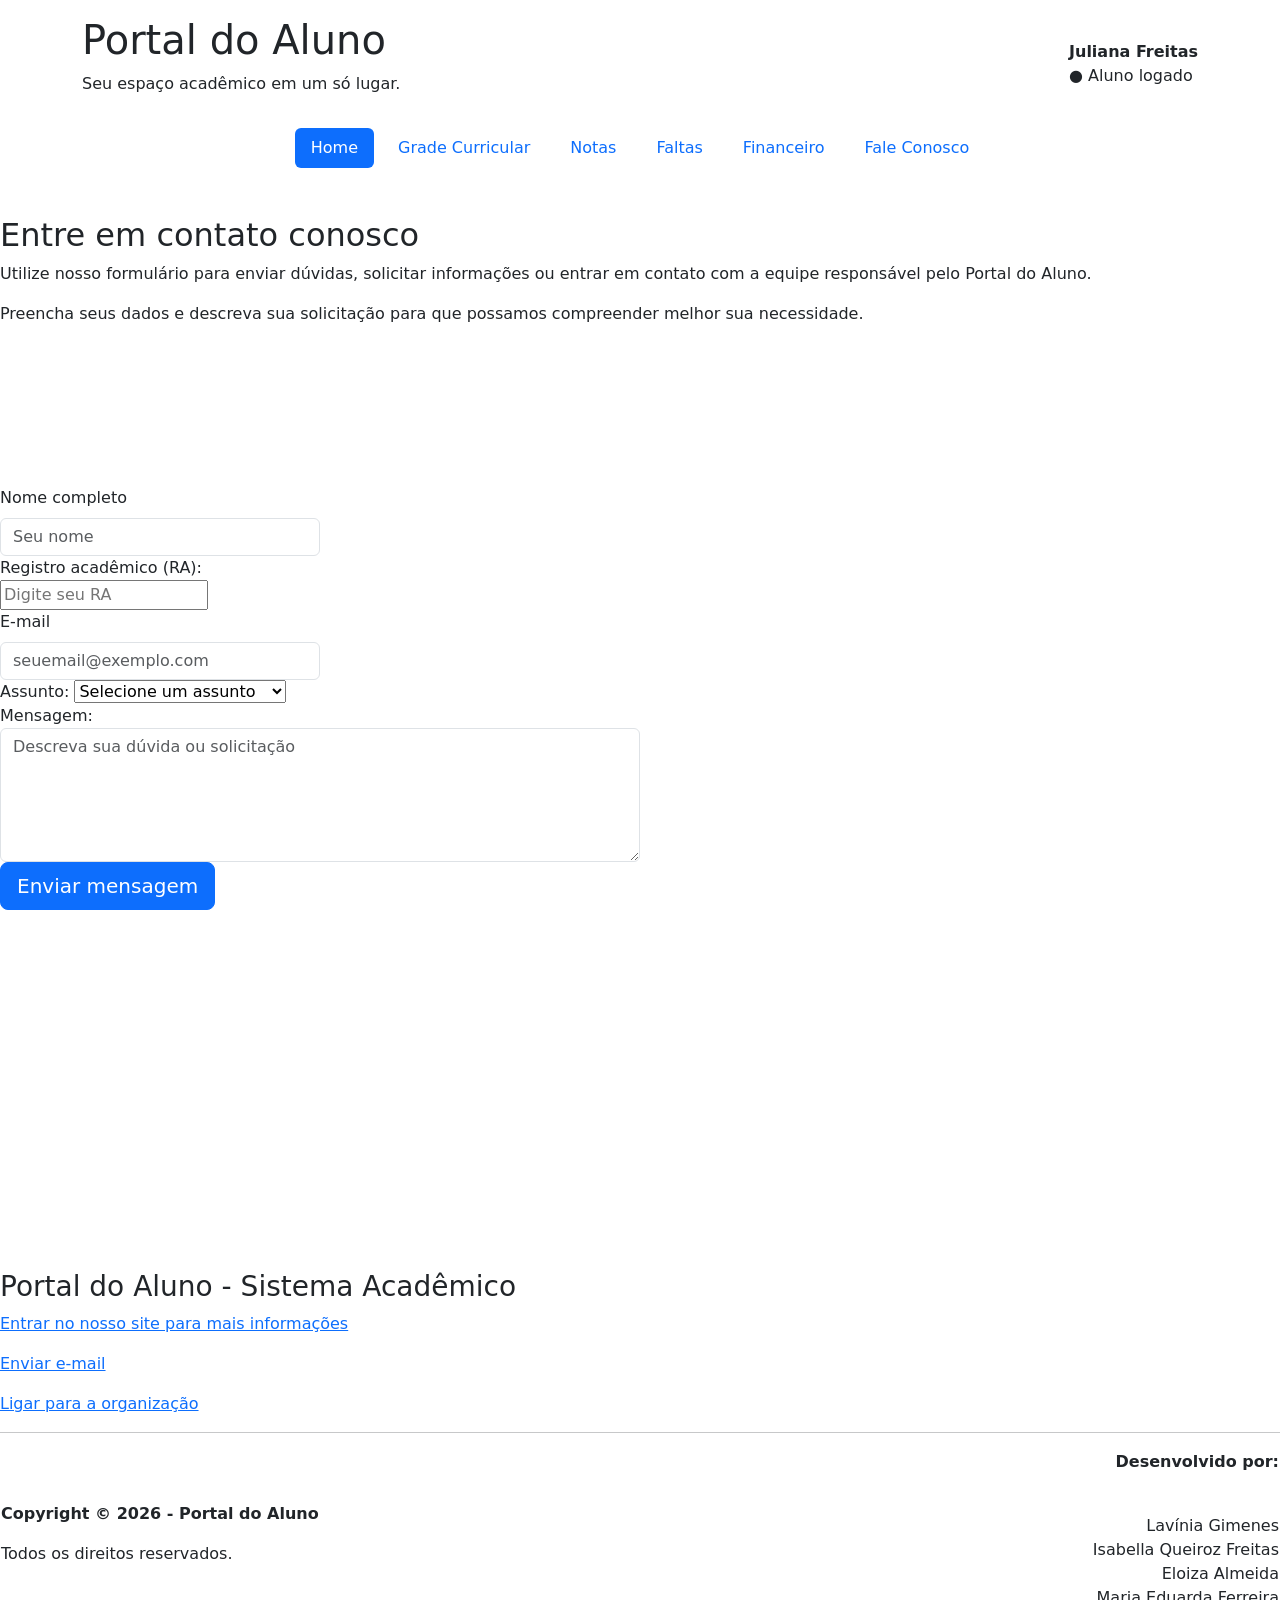
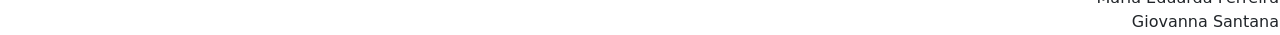
==== fale-conosco.html @ d71e4291 "Atualizar Bootstrap" ====
<!DOCTYPE html>
<html lang="pt-BR">

<head>
    <meta charset="UTF-8">
    <meta name="viewport" content="width=device-width, initial-scale=1.0">
    <title>Fale Conosco - Portal do Aluno</title>
    <link href="https://cdn.jsdelivr.net/npm/bootstrap@5.3.8/dist/css/bootstrap.min.css" rel="stylesheet"
        integrity="sha384-sRIl4kxILFvY47J16cr9ZwB07vP4J8+LH7qKQnuqkuIAvNWLzeN8tE5YBujZqJLB" crossorigin="anonymous">

    <link rel="stylesheet" href="css/style.css">
</head>

<body>


    <header class="cabecalho">
        <div class="container py-3 d-flex justify-content-between align-items-center flex-wrap gap-3">

            <div>
                <h1>Portal do Aluno</h1>
                <p>Seu espaço acadêmico em um só lugar.</p>
            </div>

            <div class="perfil-aluno d-flex align-items-center gap-3">
                <div class="icone-perfil">
                    <i class="bi bi-person-fill"></i>
                </div>

                <div>
                    <strong>Juliana Freitas</strong>
                    <p class="status-aluno mb-0">● Aluno logado</p>
                </div>
            </div>

        </div>
    </header>



    <!-- MENU DE NAVEGAÇÃO -->
    <nav class="menu-principal" class="container py-3" aria-label="Navegação principal">
        <ul class="nav nav-pills justify-content-center flex-wrap gap-2">
            <li class="nav-item">
                <a class="nav-link active" href="index.html" aria-current="page">Home</a>
            </li>

            <li class="nav-item">
                <a class="nav-link" href="grade-curricular.html">Grade Curricular</a>
            </li>

            <li class="nav-item">
                <a class="nav-link" href="notas.html">Notas</a>
            </li>

            <li class="nav-item">
                <a class="nav-link" href="faltas.html">Faltas</a>
            </li>

            <li class="nav-item">
                <a class="nav-link" href="financeiro.html">Financeiro</a>
            </li>

            <li class="nav-item">
                <a class="nav-link" href="fale-conosco.html">Fale Conosco</a>
            </li>
        </ul>
    </nav>

    <br><br>



    <main>

        <section class="informacoes-contato">
            <h2>Entre em contato conosco</h2>

            <p>
                Utilize nosso formulário para enviar dúvidas,
                solicitar informações ou entrar em contato com
                a equipe responsável pelo Portal do Aluno.
            </p>

            <p>
                Preencha seus dados e descreva sua solicitação
                para que possamos compreender melhor sua necessidade.
            </p>
        </section>

        <br><br>
        <br><br>
        <br><br>



        <section class="formulario-contato">


            <form action="#" method="post">

                <div class="col-12 col-md-6">

                    <div class="col-12 col-md-6">
                        <label for="nome" class="form-label">Nome completo</label>
                        <input type="text" class="form-control" id="nome" name="nome" placeholder="Seu nome" required
                            minlength="3">
                    </div>

                    <div class="col-12 col-md-6">
                        <label for="ra">Registro acadêmico (RA):</label>
                        <input type="number" id="ra" name="ra" placeholder="Digite seu RA" required>
                    </div>

                    <div class="col-12 col-md-6">
                        <label for="email" class="form-label">E-mail</label>
                        <input type="email" class="form-control" id="email" name="email"
                            placeholder="seuemail@exemplo.com" required>
                    </div>

                    <div class="col-12 col-md-6">
                        <label for="assunto">Assunto:</label>
                        <select id="assunto" name="assunto" required>
                            <option value="">Selecione um assunto</option>
                            <option value="academico">Dúvida acadêmica</option>
                            <option value="financeiro">Dúvida financeira</option>
                            <option value="notas">Notas e faltas</option>
                            <option value="sistema">Problemas com o portal</option>
                            <option value="outros">Outros assuntos</option>
                        </select>
                    </div>

                    <div class="col-12">
                        <label for="mensagem">Mensagem:</label>
                        <textarea class="form-control" id="mensagem" name="mensagem" rows="5"
                            placeholder="Descreva sua dúvida ou solicitação" minlength="20" required></textarea>
                    </div>

                    <div class="col-12">
                        <button type="submit" class="btn btn-primary btn-lg">Enviar mensagem</button>
                    </div>

                </div>

            </form>
        </section>

    </main>


    <br><br>
    <br><br>
    <br><br>
    <br><br>
    <br><br>
    <br><br>
    <br><br>

    <!-- lINKS -->
    <footer class="contato">
        <br>

        <h3> Portal do Aluno - Sistema Acadêmico</h3>

        <p><a href="https://www.mackenzie.br/" target="_blank">Entrar no nosso site para mais informações</a></p>
        <p><a href="mailto:cps@mackenzie.br">Enviar e-mail</a></p>
        <p><a href="tel:+55113555-2181">Ligar para a organização</a></p>


        <hr>


        <table width="100%">
            <tr>
                <td>
                    <p><b>Copyright © 2026 - Portal do Aluno</b></p>
                    <p>Todos os direitos reservados.</p>
                </td>

                <td align="right">
                    <p><b>Desenvolvido por:</b></p>
                    <br>
                    Lavínia Gimenes
                    <br>
                    Isabella Queiroz Freitas
                    <br>
                    Eloiza Almeida
                    <br>
                    Maria Eduarda Ferreira
                    <br>
                    Giovanna Santana
                </td>
            </tr>
        </table>

    </footer>

    <script src="https://cdn.jsdelivr.net/npm/bootstrap@5.3.8/dist/js/bootstrap.bundle.min.js"
        integrity="sha384-FKyoEForCGlyvwx9Hj09JcYn3nv7wiPVlz7YYwJrWVcXK/BmnVDxM+D2scQbITxI"
        crossorigin="anonymous"></script>


</body>

</html>
---- css/style.css ----
/* :root{
    --vermelho: #7b0000;
    --secao-cinza: #f5f5f5;
    --preto: #1a1a1a;
    font-family: 'Roboto', 'Arial', 'Times New Roman', serif;
} */
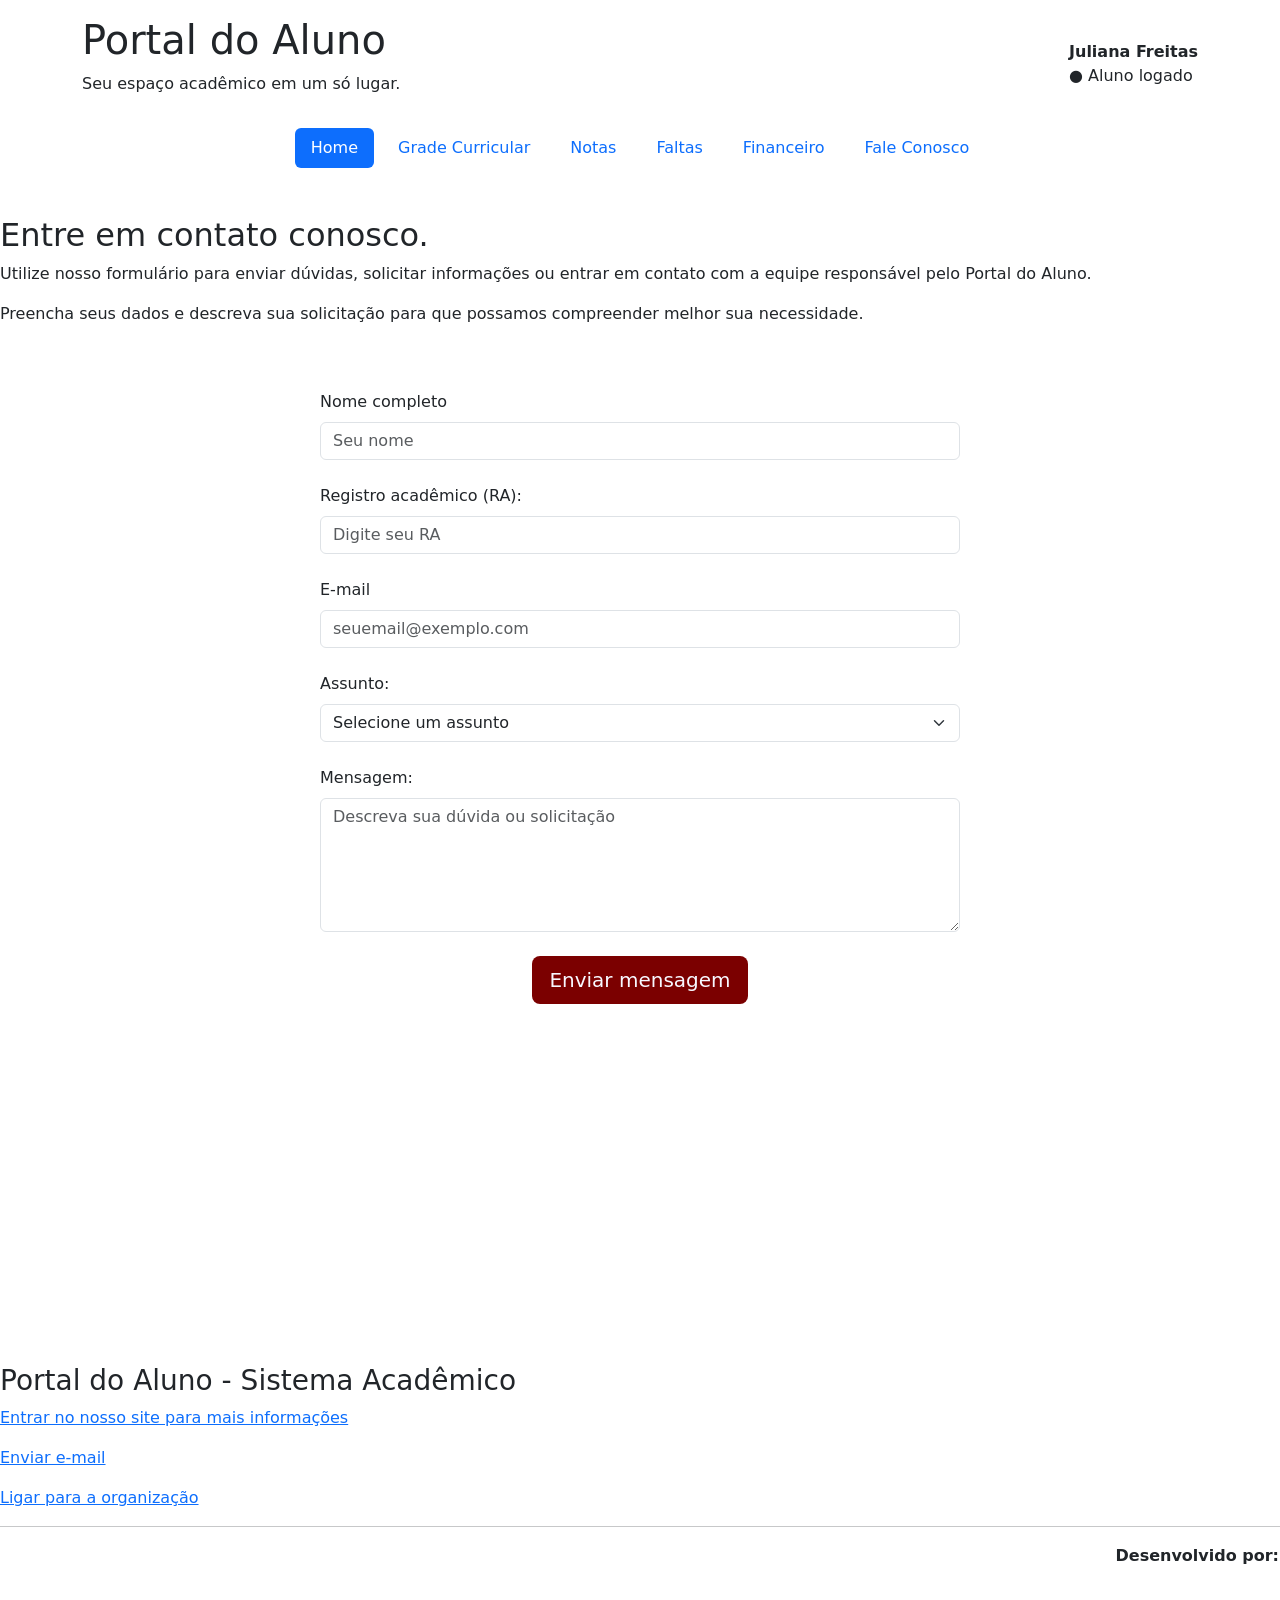
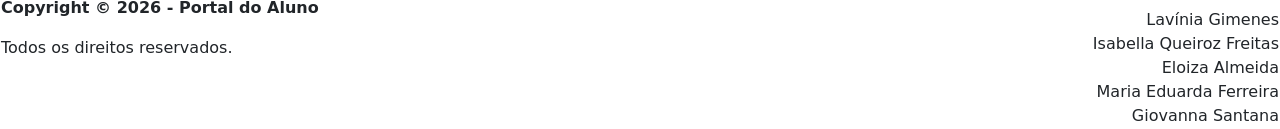
==== commit 337890c6: "botão "enviar mensagem"" ====
--- a/fale-conosco.html
+++ b/fale-conosco.html
@@ -74,7 +74,8 @@
     <main>
 
         <section class="informacoes-contato">
-            <h2>Entre em contato conosco</h2>
+
+            <h2>Entre em contato conosco.</h2>
 
             <p>
                 Utilize nosso formulário para enviar dúvidas,
@@ -89,61 +90,57 @@
         </section>
 
         <br><br>
-        <br><br>
-        <br><br>
-
-
-
-        <section class="formulario-contato">
-
-
-            <form action="#" method="post">
-
-                <div class="col-12 col-md-6">
-
-                    <div class="col-12 col-md-6">
-                        <label for="nome" class="form-label">Nome completo</label>
-                        <input type="text" class="form-control" id="nome" name="nome" placeholder="Seu nome" required
-                            minlength="3">
-                    </div>
-
-                    <div class="col-12 col-md-6">
-                        <label for="ra">Registro acadêmico (RA):</label>
-                        <input type="number" id="ra" name="ra" placeholder="Digite seu RA" required>
-                    </div>
-
-                    <div class="col-12 col-md-6">
-                        <label for="email" class="form-label">E-mail</label>
-                        <input type="email" class="form-control" id="email" name="email"
-                            placeholder="seuemail@exemplo.com" required>
-                    </div>
-
-                    <div class="col-12 col-md-6">
-                        <label for="assunto">Assunto:</label>
-                        <select id="assunto" name="assunto" required>
-                            <option value="">Selecione um assunto</option>
-                            <option value="academico">Dúvida acadêmica</option>
-                            <option value="financeiro">Dúvida financeira</option>
-                            <option value="notas">Notas e faltas</option>
-                            <option value="sistema">Problemas com o portal</option>
-                            <option value="outros">Outros assuntos</option>
-                        </select>
-                    </div>
-
-                    <div class="col-12">
-                        <label for="mensagem">Mensagem:</label>
-                        <textarea class="form-control" id="mensagem" name="mensagem" rows="5"
-                            placeholder="Descreva sua dúvida ou solicitação" minlength="20" required></textarea>
-                    </div>
-
-                    <div class="col-12">
-                        <button type="submit" class="btn btn-primary btn-lg">Enviar mensagem</button>
-                    </div>
-
-                </div>
-
-            </form>
-        </section>
+
+
+
+       <section class="formulario-contato">
+    <form action="#" method="post">
+        
+
+        <div class="col-12 col-md-6 mx-auto">
+
+            <div class="col-12 mb-4">
+                <label for="nome" class="form-label">Nome completo</label>
+                <input type="text" class="form-control" id="nome" name="nome" placeholder="Seu nome" required minlength="3">
+            </div>
+
+            <div class="col-12 mb-4">
+                <label for="ra" class="form-label">Registro acadêmico (RA):</label>
+                <input type="number" class="form-control" id="ra" name="ra" placeholder="Digite seu RA" required>
+            </div>
+
+            <div class="col-12 mb-4">
+                <label for="email" class="form-label">E-mail</label>
+                <input type="email" class="form-control" id="email" name="email" placeholder="seuemail@exemplo.com" required>
+            </div>
+
+            <div class="col-12 mb-4">
+                <label for="assunto" class="form-label">Assunto:</label>
+
+                <select id="assunto" name="assunto" class="form-select" required>
+                    <option value="">Selecione um assunto</option>
+                    <option value="academico">Dúvida acadêmica</option>
+                    <option value="financeiro">Dúvida financeira</option>
+                    <option value="notas">Notas e faltas</option>
+                    <option value="sistema">Problemas com o portal</option>
+                    <option value="outros">Outros assuntos</option>
+                </select>
+            </div>
+
+            <div class="col-12 mb-4">
+                <label for="mensagem" class="form-label">Mensagem:</label>
+                <textarea class="form-control" id="mensagem" name="mensagem" rows="5" placeholder="Descreva sua dúvida ou solicitação" minlength="20" required></textarea>
+            </div>
+
+
+            <div class="col-12 text-center mt-2">
+                <button type="submit" class="btn btn-botao btn-lg">Enviar mensagem</button>
+            </div>
+
+        </div>
+
+    </form>
+</section>
 
     </main>
 
--- a/css/style.css
+++ b/css/style.css
@@ -3,4 +3,9 @@
     --secao-cinza: #f5f5f5;
     --preto: #1a1a1a;
     font-family: 'Roboto', 'Arial', 'Times New Roman', serif;
-} */+} */
+ .btn-botao
+ {
+    background-color:#7b0000; 
+    color:ghostwhite
+ }
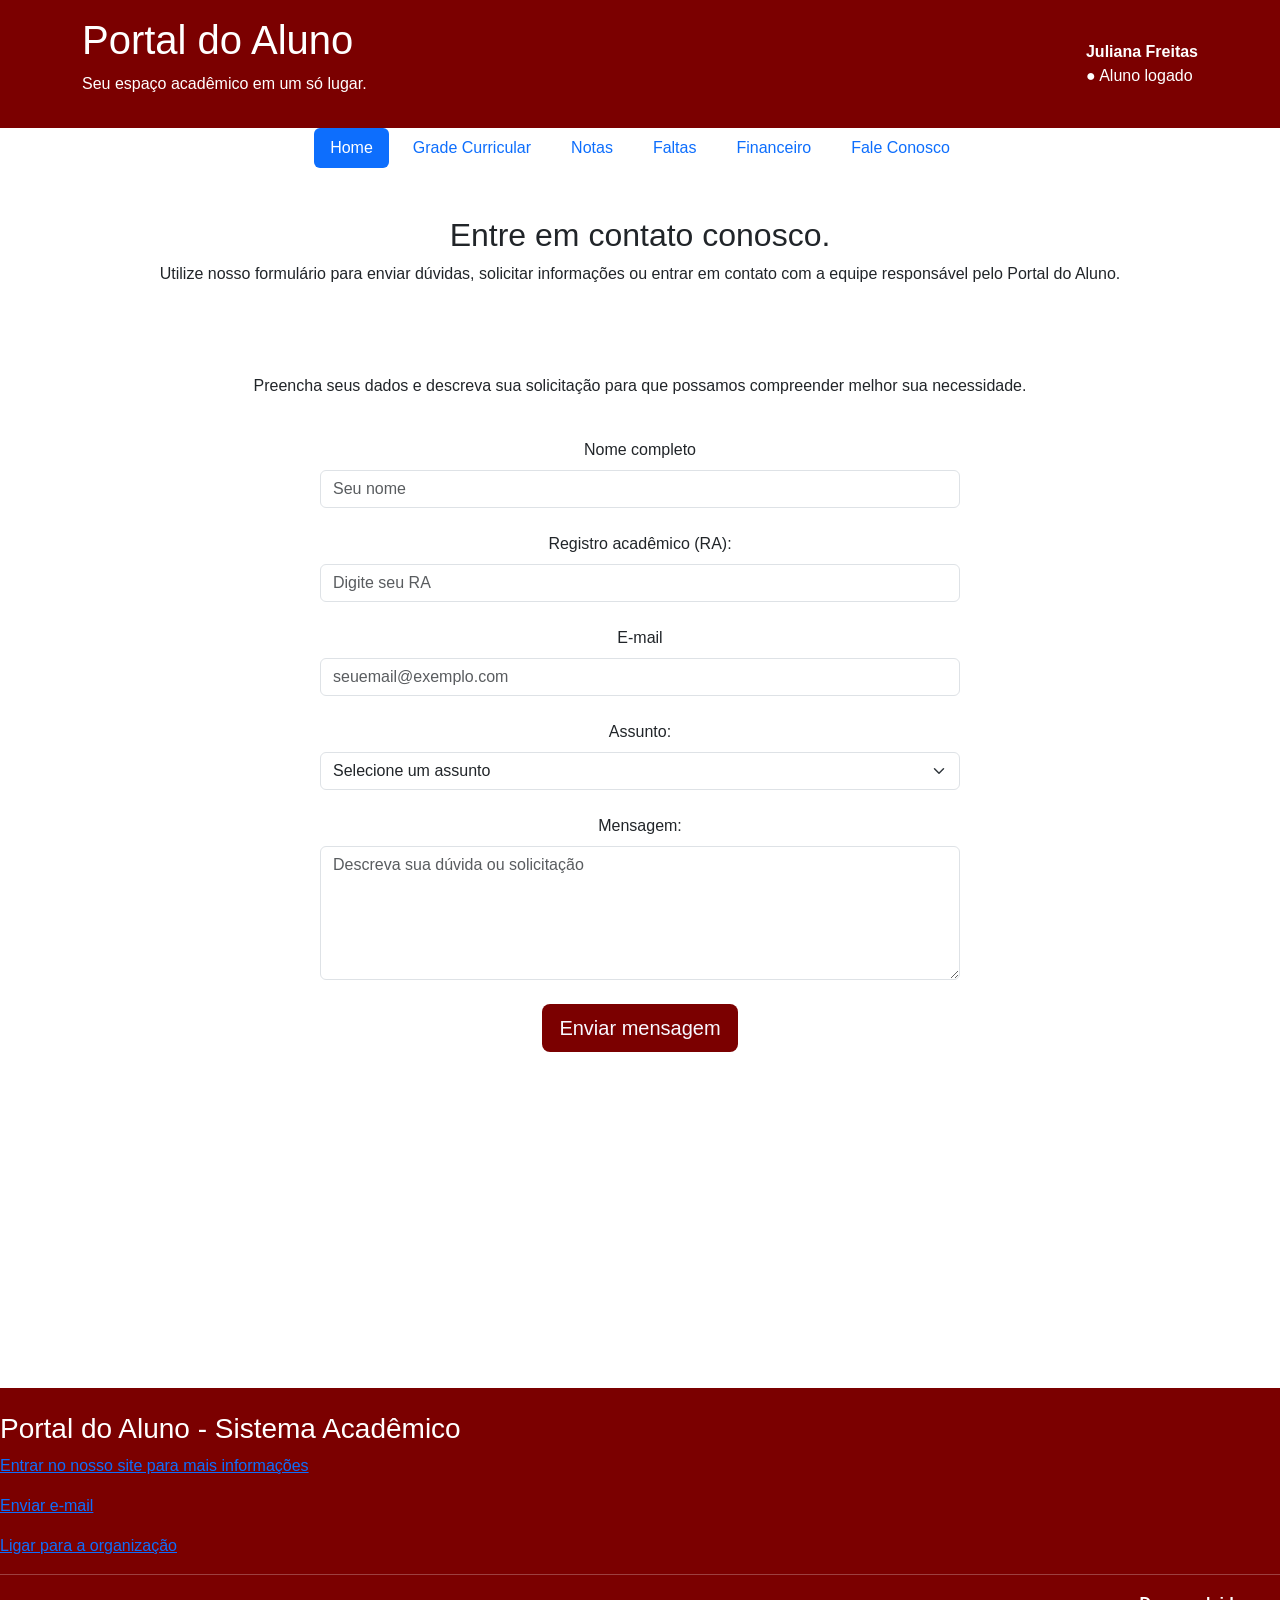
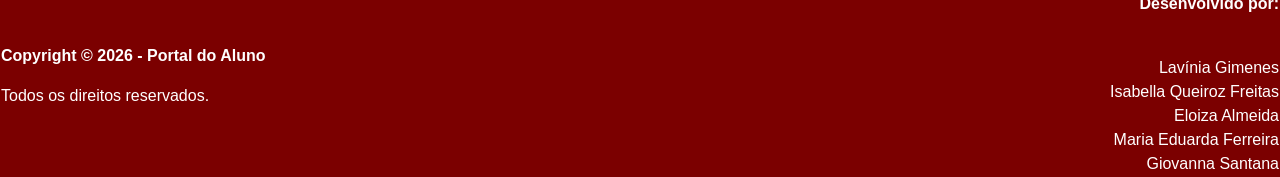
==== commit 3939ff53: "cores de destaque - formulário" ====
--- a/fale-conosco.html
+++ b/fale-conosco.html
@@ -75,28 +75,32 @@
 
         <section class="informacoes-contato">
 
-            <h2>Entre em contato conosco.</h2>
-
+            <h2>   Entre em contato conosco.   </h2>
+    
             <p>
-                Utilize nosso formulário para enviar dúvidas,
+               <h8>Utilize nosso formulário para enviar dúvidas,
+            
                 solicitar informações ou entrar em contato com
-                a equipe responsável pelo Portal do Aluno.
+                
+                a equipe responsável pelo Portal do Aluno.</h8> 
             </p>
 
+           </section>
+
+        <br><br>
+
+
+
+       <section class="formulario-contato">
+    <form action="#" method="post">
+        
+        <section class="descricao-formulario">
+           <br>
             <p>
                 Preencha seus dados e descreva sua solicitação
                 para que possamos compreender melhor sua necessidade.
-            </p>
-        </section>
-
-        <br><br>
-
-
-
-       <section class="formulario-contato">
-    <form action="#" method="post">
-        
-
+            </p>    
+    <br>
         <div class="col-12 col-md-6 mx-auto">
 
             <div class="col-12 mb-4">
--- a/css/style.css
+++ b/css/style.css
@@ -4,8 +4,68 @@
     --preto: #1a1a1a;
     font-family: 'Roboto', 'Arial', 'Times New Roman', serif;
 } */
+
+body{
+    font-family: 'Roboto', 'Arial', 'Times New Roman', serif;
+}
+
+header{
+    background-color: #7b0000;
+    color: #fff;
+    
+}
+
+.nav-underline .nav-link.active{
+    color: #fff;
+    border-bottom-color: #fff;
+}
+
+.foto-perfil {
+  vertical-align: middle;
+  width: 40px;
+  height: 40px;
+  border-radius: 50%;
+}
+
  .btn-botao
  {
     background-color:#7b0000; 
     color:ghostwhite
- }+ }
+
+ footer{
+    background-color: #7b0000;
+    color: #fff;
+ }
+
+ .btn-botao
+ {
+    background-color:#7b0000; 
+    color:ghostwhite
+ }
+
+ .informacoes-contato
+ {
+    text-align: center
+ }
+
+ .descricao-formulario
+ {
+
+    text-align:center
+   
+ }
+
+ .formulario-contato
+ input:focus-visible  { 
+ outline: 3px solid #c00000;
+ outline-offset: 2px;
+ }
+input:not(:placeholder-shown):invalid {
+border-color: #c00000;
+background: #fff5f5;
+}
+
+input:not(:placeholder-shown):valid {
+    border-color: rgb(53, 92, 53);
+}
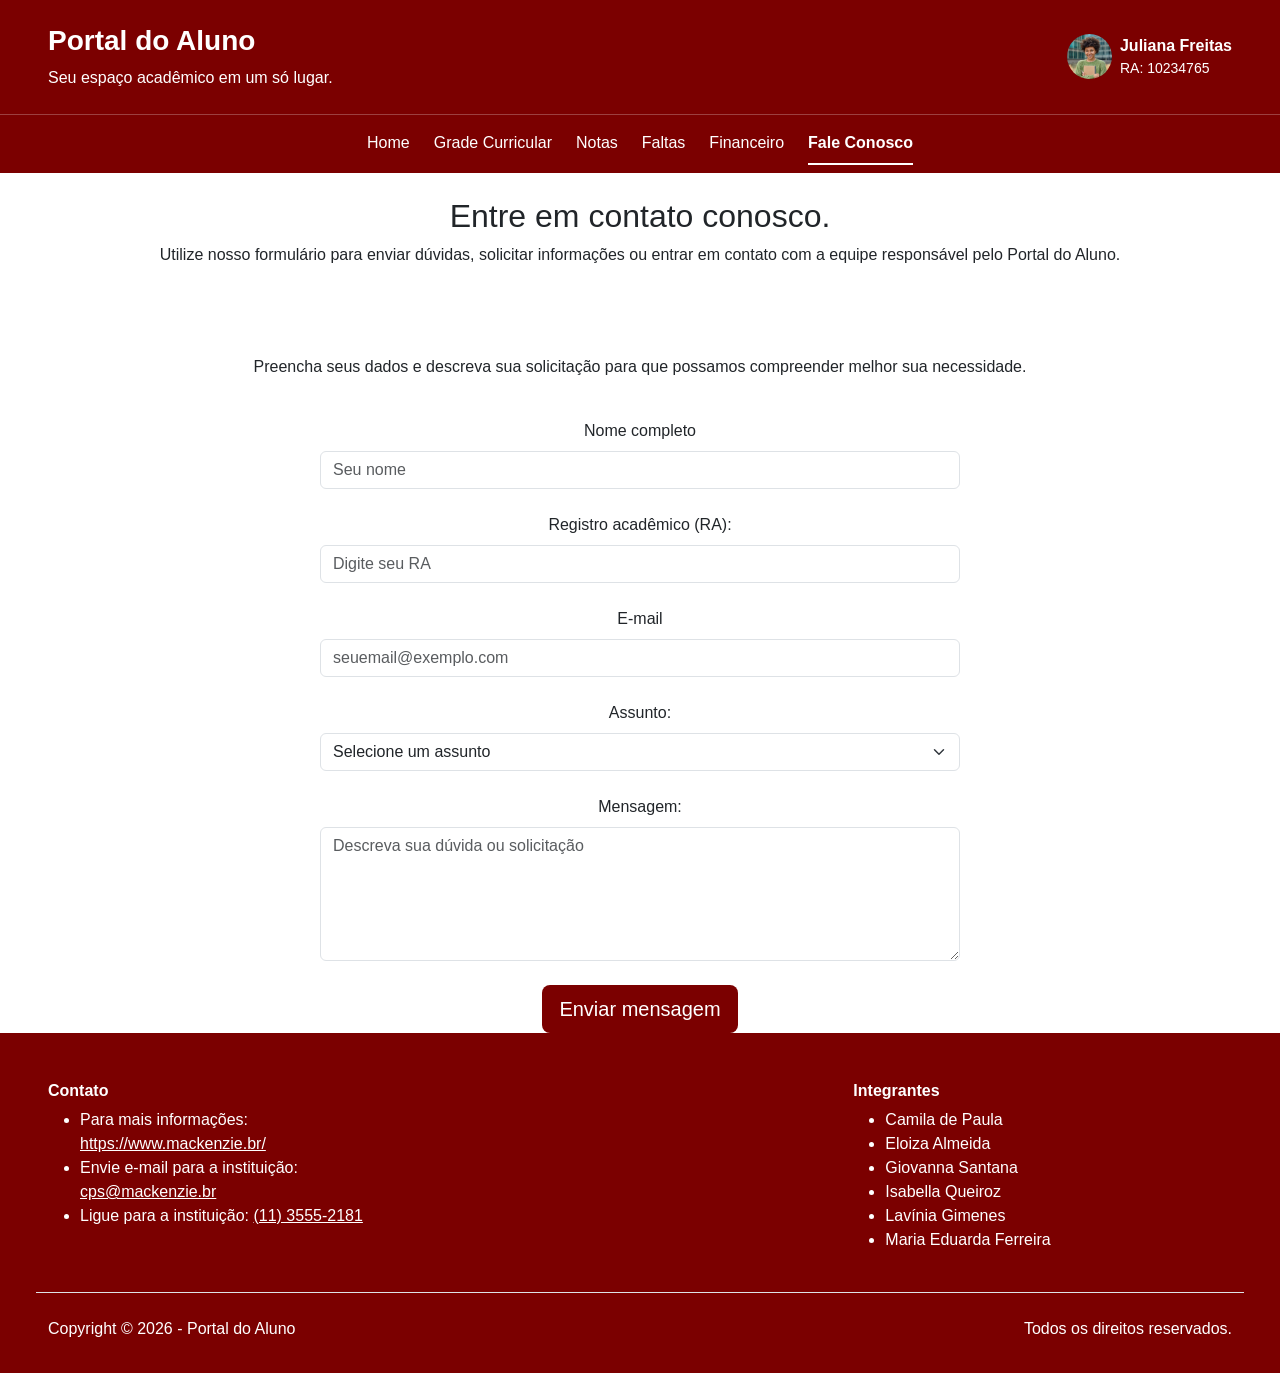
==== commit bb8fddc5: "Header + Footer em todas as páginas" ====
--- a/fale-conosco.html
+++ b/fale-conosco.html
@@ -13,194 +13,179 @@
 
 <body>
 
-
-    <header class="cabecalho">
-        <div class="container py-3 d-flex justify-content-between align-items-center flex-wrap gap-3">
+    <header>
+        <div class="mx-5 py-4 d-flex justify-content-between align-items-center flex-wrap">
 
             <div>
-                <h1>Portal do Aluno</h1>
-                <p>Seu espaço acadêmico em um só lugar.</p>
+                <h1 class="fw-semibold fs-3">Portal do Aluno</h1>
+                <p class="mb-3 mb-sm-0">Seu espaço acadêmico em um só lugar.</p>
             </div>
 
-            <div class="perfil-aluno d-flex align-items-center gap-3">
-                <div class="icone-perfil">
-                    <i class="bi bi-person-fill"></i>
-                </div>
+            <div class="perfil-estudante d-flex flex-wrap align-items-center gap-2">
+                <img src="img/estudante.jpg" alt="Foto de perfil" class="foto-perfil">
 
-                <div>
+                <div class="d-flex flex-wrap flex-column">
                     <strong>Juliana Freitas</strong>
-                    <p class="status-aluno mb-0">● Aluno logado</p>
+                    <small>RA: 10234765</small>
                 </div>
             </div>
+        </div>
 
+        <hr class="m-0">
+
+        <nav class="py-2" aria-label="Navegação principal">
+            <ul class="nav justify-content-center nav-underline flex-wrap gap-4">
+                <li class="nav-item">
+                    <a class="nav-link" href="index.html">Home</a>
+                </li>
+
+                <li class="nav-item">
+                    <a class="nav-link" href="grade-curricular.html">Grade Curricular</a>
+                </li>
+
+                <li class="nav-item">
+                    <a class="nav-link" href="notas.html">Notas</a>
+                </li>
+
+                <li class="nav-item">
+                    <a class="nav-link" href="faltas.html">Faltas</a>
+                </li>
+
+                <li class="nav-item">
+                    <a class="nav-link" href="financeiro.html">Financeiro</a>
+                </li>
+
+                <li class="nav-item">
+                    <a class="nav-link active" href="fale-conosco.html" aria-current="page">Fale Conosco</a>
+                </li>
+            </ul>
+        </nav>
         </div>
     </header>
 
-
-
-    <!-- MENU DE NAVEGAÇÃO -->
-    <nav class="menu-principal" class="container py-3" aria-label="Navegação principal">
-        <ul class="nav nav-pills justify-content-center flex-wrap gap-2">
-            <li class="nav-item">
-                <a class="nav-link active" href="index.html" aria-current="page">Home</a>
-            </li>
-
-            <li class="nav-item">
-                <a class="nav-link" href="grade-curricular.html">Grade Curricular</a>
-            </li>
-
-            <li class="nav-item">
-                <a class="nav-link" href="notas.html">Notas</a>
-            </li>
-
-            <li class="nav-item">
-                <a class="nav-link" href="faltas.html">Faltas</a>
-            </li>
-
-            <li class="nav-item">
-                <a class="nav-link" href="financeiro.html">Financeiro</a>
-            </li>
-
-            <li class="nav-item">
-                <a class="nav-link" href="fale-conosco.html">Fale Conosco</a>
-            </li>
-        </ul>
-    </nav>
-
-    <br><br>
-
-
-
+    <br>
     <main>
 
         <section class="informacoes-contato">
 
-            <h2>   Entre em contato conosco.   </h2>
-    
+            <h2> Entre em contato conosco. </h2>
+
             <p>
-               <h8>Utilize nosso formulário para enviar dúvidas,
-            
-                solicitar informações ou entrar em contato com
-                
-                a equipe responsável pelo Portal do Aluno.</h8> 
+                <h8>Utilize nosso formulário para enviar dúvidas,
+
+                    solicitar informações ou entrar em contato com
+
+                    a equipe responsável pelo Portal do Aluno.</h8>
             </p>
 
-           </section>
+        </section>
 
         <br><br>
 
 
 
-       <section class="formulario-contato">
-    <form action="#" method="post">
-        
-        <section class="descricao-formulario">
-           <br>
-            <p>
-                Preencha seus dados e descreva sua solicitação
-                para que possamos compreender melhor sua necessidade.
-            </p>    
-    <br>
-        <div class="col-12 col-md-6 mx-auto">
+        <section class="formulario-contato">
+            <form action="#" method="post">
 
-            <div class="col-12 mb-4">
-                <label for="nome" class="form-label">Nome completo</label>
-                <input type="text" class="form-control" id="nome" name="nome" placeholder="Seu nome" required minlength="3">
+                <section class="descricao-formulario">
+                    <br>
+                    <p>
+                        Preencha seus dados e descreva sua solicitação
+                        para que possamos compreender melhor sua necessidade.
+                    </p>
+                    <br>
+                    <div class="col-12 col-md-6 mx-auto">
+
+                        <div class="col-12 mb-4">
+                            <label for="nome" class="form-label">Nome completo</label>
+                            <input type="text" class="form-control" id="nome" name="nome" placeholder="Seu nome"
+                                required minlength="3">
+                        </div>
+
+                        <div class="col-12 mb-4">
+                            <label for="ra" class="form-label">Registro acadêmico (RA):</label>
+                            <input type="number" class="form-control" id="ra" name="ra" placeholder="Digite seu RA"
+                                required>
+                        </div>
+
+                        <div class="col-12 mb-4">
+                            <label for="email" class="form-label">E-mail</label>
+                            <input type="email" class="form-control" id="email" name="email"
+                                placeholder="seuemail@exemplo.com" required>
+                        </div>
+
+                        <div class="col-12 mb-4">
+                            <label for="assunto" class="form-label">Assunto:</label>
+
+                            <select id="assunto" name="assunto" class="form-select" required>
+                                <option value="">Selecione um assunto</option>
+                                <option value="academico">Dúvida acadêmica</option>
+                                <option value="financeiro">Dúvida financeira</option>
+                                <option value="notas">Notas e faltas</option>
+                                <option value="sistema">Problemas com o portal</option>
+                                <option value="outros">Outros assuntos</option>
+                            </select>
+                        </div>
+
+                        <div class="col-12 mb-4">
+                            <label for="mensagem" class="form-label">Mensagem:</label>
+                            <textarea class="form-control" id="mensagem" name="mensagem" rows="5"
+                                placeholder="Descreva sua dúvida ou solicitação" minlength="20" required></textarea>
+                        </div>
+
+
+                        <div class="col-12 text-center mt-2">
+                            <button type="submit" class="btn btn-botao btn-lg">Enviar mensagem</button>
+                        </div>
+
+                    </div>
+
+            </form>
+        </section>
+    </main>
+
+    <footer class="p-5 pb-3">
+
+        <div class="row border-bottom pb-4 justify-content-between">
+
+            <div class="col-12 col-lg-4">
+                <h4 class="fs-6 fw-bold titulo-footer">Contato</h4>
+                <ul>
+                    <li class="link-footer">Para mais informações:<a href="https://www.mackenzie.br/" target="_blank">
+                            https://www.mackenzie.br/</a>
+                    </li>
+                    <li class="link-footer">Envie e-mail para a instituição: <a
+                            href="mailto:cps@mackenzie.br">cps@mackenzie.br</a>
+                    </li>
+                    <li class="link-footer">Ligue para a instituição: <a href="tel:+55113555-2181">(11) 3555-2181 </a>
+                    </li>
+                </ul>
             </div>
 
-            <div class="col-12 mb-4">
-                <label for="ra" class="form-label">Registro acadêmico (RA):</label>
-                <input type="number" class="form-control" id="ra" name="ra" placeholder="Digite seu RA" required>
-            </div>
-
-            <div class="col-12 mb-4">
-                <label for="email" class="form-label">E-mail</label>
-                <input type="email" class="form-control" id="email" name="email" placeholder="seuemail@exemplo.com" required>
-            </div>
-
-            <div class="col-12 mb-4">
-                <label for="assunto" class="form-label">Assunto:</label>
-
-                <select id="assunto" name="assunto" class="form-select" required>
-                    <option value="">Selecione um assunto</option>
-                    <option value="academico">Dúvida acadêmica</option>
-                    <option value="financeiro">Dúvida financeira</option>
-                    <option value="notas">Notas e faltas</option>
-                    <option value="sistema">Problemas com o portal</option>
-                    <option value="outros">Outros assuntos</option>
-                </select>
-            </div>
-
-            <div class="col-12 mb-4">
-                <label for="mensagem" class="form-label">Mensagem:</label>
-                <textarea class="form-control" id="mensagem" name="mensagem" rows="5" placeholder="Descreva sua dúvida ou solicitação" minlength="20" required></textarea>
-            </div>
-
-
-            <div class="col-12 text-center mt-2">
-                <button type="submit" class="btn btn-botao btn-lg">Enviar mensagem</button>
+            <div class="col-12 col-lg-4">
+                <h4 class="fs-6 fw-bold titulo-footer">Integrantes</h4>
+                <ul>
+                    <li class="link-footer">Camila de Paula</li>
+                    <li class="link-footer">Eloiza Almeida</li>
+                    <li class="link-footer">Giovanna Santana</li>
+                    <li class="link-footer">Isabella Queiroz</li>
+                    <li class="link-footer">Lavínia Gimenes</li>
+                    <li class="link-footer">Maria Eduarda Ferreira</li>
+                </ul>
             </div>
 
         </div>
 
-    </form>
-</section>
-
-    </main>
-
-
-    <br><br>
-    <br><br>
-    <br><br>
-    <br><br>
-    <br><br>
-    <br><br>
-    <br><br>
-
-    <!-- lINKS -->
-    <footer class="contato">
-        <br>
-
-        <h3> Portal do Aluno - Sistema Acadêmico</h3>
-
-        <p><a href="https://www.mackenzie.br/" target="_blank">Entrar no nosso site para mais informações</a></p>
-        <p><a href="mailto:cps@mackenzie.br">Enviar e-mail</a></p>
-        <p><a href="tel:+55113555-2181">Ligar para a organização</a></p>
-
-
-        <hr>
-
-
-        <table width="100%">
-            <tr>
-                <td>
-                    <p><b>Copyright © 2026 - Portal do Aluno</b></p>
-                    <p>Todos os direitos reservados.</p>
-                </td>
-
-                <td align="right">
-                    <p><b>Desenvolvido por:</b></p>
-                    <br>
-                    Lavínia Gimenes
-                    <br>
-                    Isabella Queiroz Freitas
-                    <br>
-                    Eloiza Almeida
-                    <br>
-                    Maria Eduarda Ferreira
-                    <br>
-                    Giovanna Santana
-                </td>
-            </tr>
-        </table>
-
+        <div class="copyright-footer mt-4">
+            <p>Copyright © 2026 - Portal do Aluno</p>
+            <p>Todos os direitos reservados.</p>
+        </div>
     </footer>
 
     <script src="https://cdn.jsdelivr.net/npm/bootstrap@5.3.8/dist/js/bootstrap.bundle.min.js"
         integrity="sha384-FKyoEForCGlyvwx9Hj09JcYn3nv7wiPVlz7YYwJrWVcXK/BmnVDxM+D2scQbITxI"
         crossorigin="anonymous"></script>
 
-
 </body>
 
 </html>
--- a/css/style.css
+++ b/css/style.css
@@ -1,71 +1,129 @@
-/* :root{
-    --vermelho: #7b0000;
-    --secao-cinza: #f5f5f5;
-    --preto: #1a1a1a;
-    font-family: 'Roboto', 'Arial', 'Times New Roman', serif;
+/* CORES PARA USAR NO CSS
+    branco: #fff;
+    vermelho: #7b0000;
+    cinza: #f5f5f5;
+    preto: #1a1a1a;
 } */
 
-body{
-    font-family: 'Roboto', 'Arial', 'Times New Roman', serif;
+/* GERAL */
+
+body {
+  font-family: "Roboto", "Arial", "Times New Roman", serif;
 }
 
-header{
-    background-color: #7b0000;
-    color: #fff;
-    
+header p {
+  margin: 0;
 }
 
-.nav-underline .nav-link.active{
-    color: #fff;
-    border-bottom-color: #fff;
+.btn-botao {
+  background-color: #7b0000;
+  color: #fff;
+}
+
+/* CABEÇALHO */
+
+header {
+  background-color: #7b0000;
+  color: #fff;
+}
+
+.nav-underline .nav-link.active {
+  color: #fff;
+  border-bottom-color: #fff;
+}
+
+.nav-link {
+  color: #fff;
+}
+
+.nav-link:hover,
+.nav-link:focus {
+  color: #ffd0c8;
 }
 
 .foto-perfil {
   vertical-align: middle;
-  width: 40px;
-  height: 40px;
+  width: 45px;
+  height: 45px;
   border-radius: 50%;
 }
+/* RODAPÉ */
 
- .btn-botao
- {
-    background-color:#7b0000; 
-    color:ghostwhite
- }
-
- footer{
-    background-color: #7b0000;
-    color: #fff;
- }
-
- .btn-botao
- {
-    background-color:#7b0000; 
-    color:ghostwhite
- }
-
- .informacoes-contato
- {
-    text-align: center
- }
-
- .descricao-formulario
- {
-
-    text-align:center
-   
- }
-
- .formulario-contato
- input:focus-visible  { 
- outline: 3px solid #c00000;
- outline-offset: 2px;
- }
-input:not(:placeholder-shown):invalid {
-border-color: #c00000;
-background: #fff5f5;
+footer {
+  background-color: #7b0000;
+  color: #fff;
 }
 
-input:not(:placeholder-shown):valid {
-    border-color: rgb(53, 92, 53);
-}+.link-footer a {
+  color: #fff;
+}
+
+.link-footer a:hover {
+  color: #ffd0c8;
+}
+
+.copyright-footer {
+  display: flex;
+  flex-direction: row;
+  justify-content: space-between;
+  gap: 8px;
+}
+
+/* TELA - FALE CONOSCO */
+
+.informacoes-contato {
+  text-align: center;
+}
+
+.descricao-formulario {
+  text-align: center;
+}
+
+.formulario-contato input:focus-visible {
+  outline: 3px solid #c00000;
+  outline-offset: 2px;
+}
+input:not(:placeholder-shown):invalid {
+  border-color: #c00000;
+  background: #fff5f5;
+}
+
+/* =================================
+   TÍTULOS
+================================= */
+
+table {
+  width: 100%;
+  border-collapse: collapse;
+  table-layout: fixed;
+  margin: 0;
+  border: 1px solid black;
+}
+
+table th,
+table td {
+  border: 1px solid black;
+  padding: 10px;
+  font-size: 16px;
+  text-align: center;
+}
+
+table tr {
+  height: 50px;
+}
+
+/* CABEÇALHO DAS TABELAS */
+
+table th {
+  background-color: #800000;
+  color: white;
+}
+
+/* RODAPÉ DAS TABELAS */
+
+table tfoot td {
+  background-color: #800000;
+  color: white;
+  padding: 10px;
+  font-size: 20px;
+}
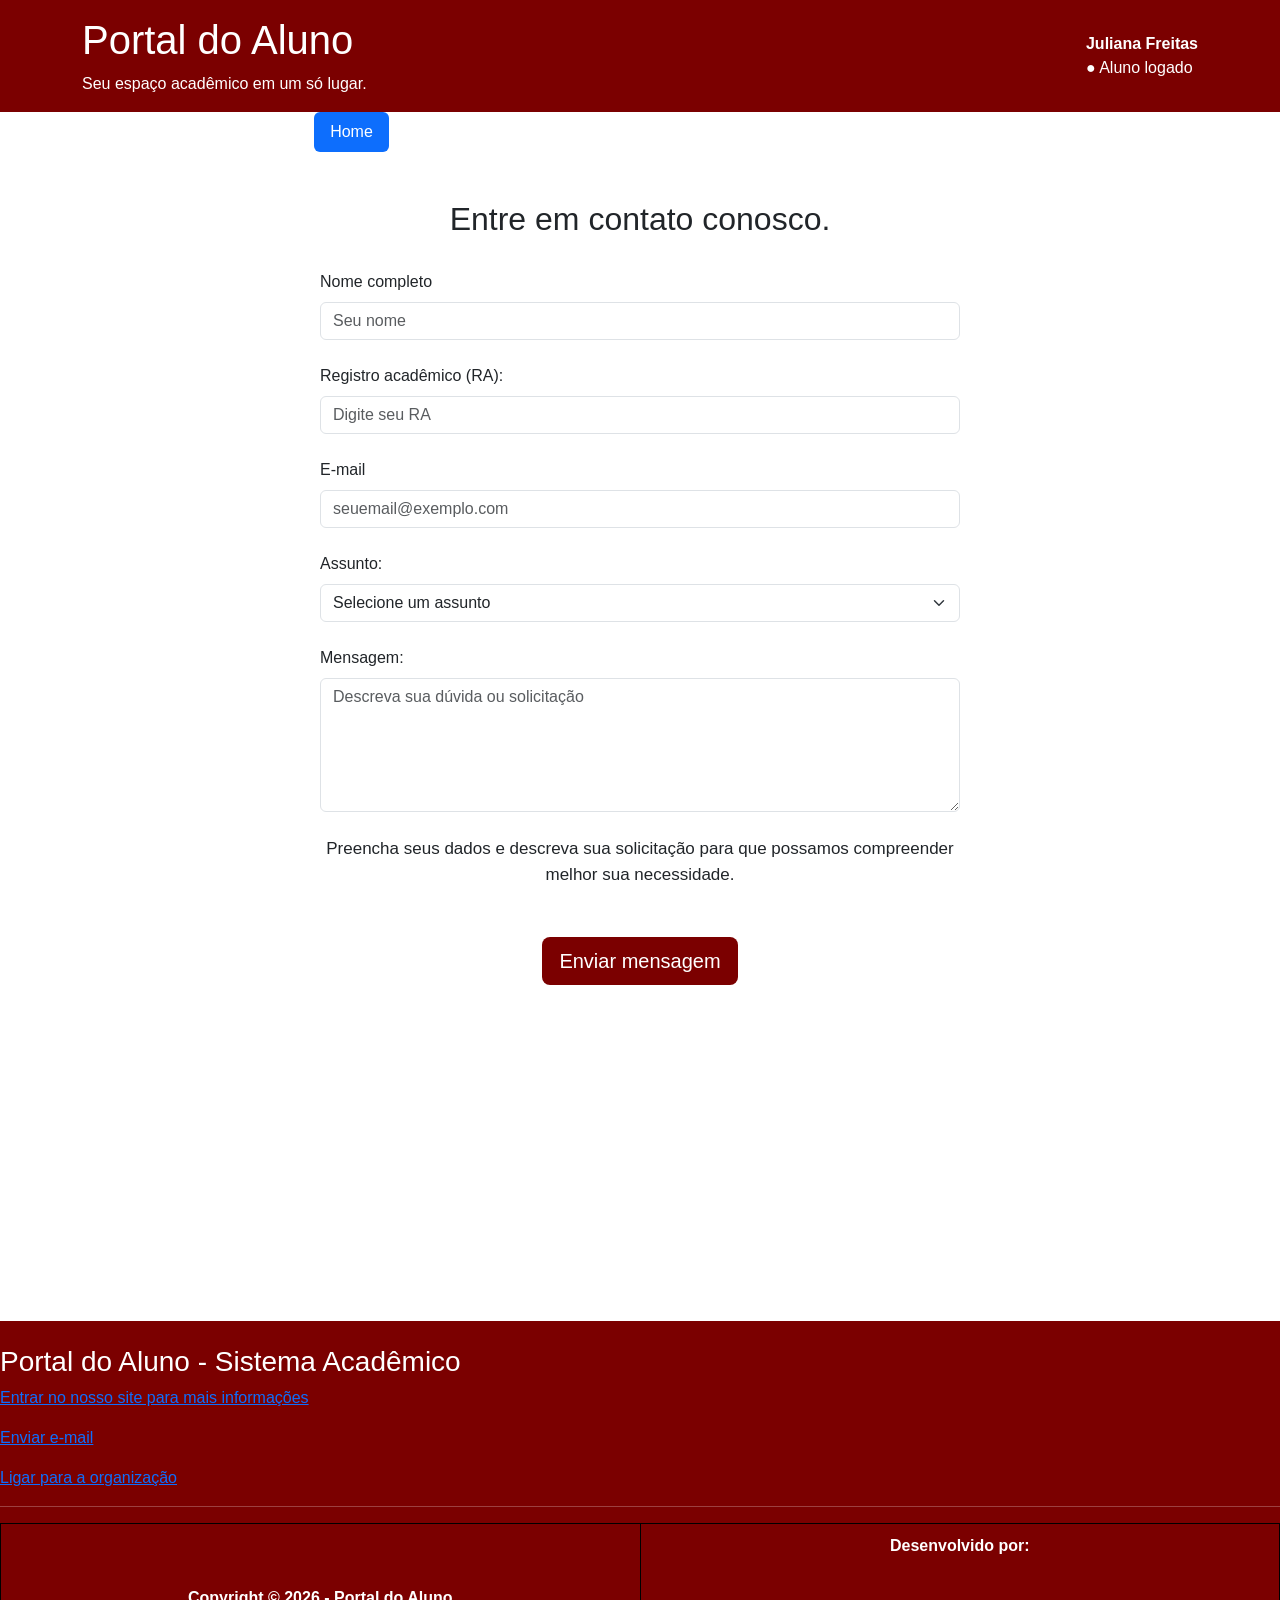
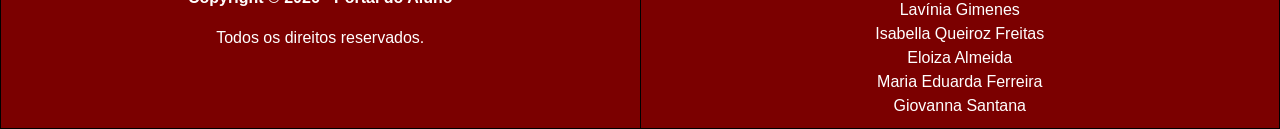
==== commit ffa86a4a: "alterei o textinho para depois do formulário!" ====
--- a/fale-conosco.html
+++ b/fale-conosco.html
@@ -13,179 +13,181 @@
 
 <body>
 
-    <header>
-        <div class="mx-5 py-4 d-flex justify-content-between align-items-center flex-wrap">
+
+    <header class="cabecalho">
+        <div class="container py-3 d-flex justify-content-between align-items-center flex-wrap gap-3">
 
             <div>
-                <h1 class="fw-semibold fs-3">Portal do Aluno</h1>
-                <p class="mb-3 mb-sm-0">Seu espaço acadêmico em um só lugar.</p>
+                <h1>Portal do Aluno</h1>
+                <p>Seu espaço acadêmico em um só lugar.</p>
             </div>
 
-            <div class="perfil-estudante d-flex flex-wrap align-items-center gap-2">
-                <img src="img/estudante.jpg" alt="Foto de perfil" class="foto-perfil">
+            <div class="perfil-aluno d-flex align-items-center gap-3">
+                <div class="icone-perfil">
+                    <i class="bi bi-person-fill"></i>
+                </div>
 
-                <div class="d-flex flex-wrap flex-column">
+                <div>
                     <strong>Juliana Freitas</strong>
-                    <small>RA: 10234765</small>
+                    <p class="status-aluno mb-0">● Aluno logado</p>
                 </div>
             </div>
-        </div>
 
-        <hr class="m-0">
-
-        <nav class="py-2" aria-label="Navegação principal">
-            <ul class="nav justify-content-center nav-underline flex-wrap gap-4">
-                <li class="nav-item">
-                    <a class="nav-link" href="index.html">Home</a>
-                </li>
-
-                <li class="nav-item">
-                    <a class="nav-link" href="grade-curricular.html">Grade Curricular</a>
-                </li>
-
-                <li class="nav-item">
-                    <a class="nav-link" href="notas.html">Notas</a>
-                </li>
-
-                <li class="nav-item">
-                    <a class="nav-link" href="faltas.html">Faltas</a>
-                </li>
-
-                <li class="nav-item">
-                    <a class="nav-link" href="financeiro.html">Financeiro</a>
-                </li>
-
-                <li class="nav-item">
-                    <a class="nav-link active" href="fale-conosco.html" aria-current="page">Fale Conosco</a>
-                </li>
-            </ul>
-        </nav>
         </div>
     </header>
 
-    <br>
+
+
+    <!-- MENU DE NAVEGAÇÃO -->
+    <nav class="menu-principal" class="container py-3" aria-label="Navegação principal">
+        <ul class="nav nav-pills justify-content-center flex-wrap gap-2">
+            <li class="nav-item">
+                <a class="nav-link active" href="index.html" aria-current="page">Home</a>
+            </li>
+
+            <li class="nav-item">
+                <a class="nav-link" href="grade-curricular.html">Grade Curricular</a>
+            </li>
+
+            <li class="nav-item">
+                <a class="nav-link" href="notas.html">Notas</a>
+            </li>
+
+            <li class="nav-item">
+                <a class="nav-link" href="faltas.html">Faltas</a>
+            </li>
+
+            <li class="nav-item">
+                <a class="nav-link" href="financeiro.html">Financeiro</a>
+            </li>
+
+            <li class="nav-item">
+                <a class="nav-link" href="fale-conosco.html">Fale Conosco</a>
+            </li>
+        </ul>
+    </nav>
+
+    <br><br>
+
+
+
     <main>
 
         <section class="informacoes-contato">
 
-            <h2> Entre em contato conosco. </h2>
+            <h2>   Entre em contato conosco.   </h2>
+    
+           </section>
 
-            <p>
-                <h8>Utilize nosso formulário para enviar dúvidas,
+    <br>
+       <section class="formulario-contato">
+    <form action="#" method="post">
+        <div class="col-12 col-md-6 mx-auto">
 
-                    solicitar informações ou entrar em contato com
-
-                    a equipe responsável pelo Portal do Aluno.</h8>
-            </p>
-
-        </section>
-
-        <br><br>
-
-
-
-        <section class="formulario-contato">
-            <form action="#" method="post">
-
-                <section class="descricao-formulario">
-                    <br>
-                    <p>
-                        Preencha seus dados e descreva sua solicitação
-                        para que possamos compreender melhor sua necessidade.
-                    </p>
-                    <br>
-                    <div class="col-12 col-md-6 mx-auto">
-
-                        <div class="col-12 mb-4">
-                            <label for="nome" class="form-label">Nome completo</label>
-                            <input type="text" class="form-control" id="nome" name="nome" placeholder="Seu nome"
-                                required minlength="3">
-                        </div>
-
-                        <div class="col-12 mb-4">
-                            <label for="ra" class="form-label">Registro acadêmico (RA):</label>
-                            <input type="number" class="form-control" id="ra" name="ra" placeholder="Digite seu RA"
-                                required>
-                        </div>
-
-                        <div class="col-12 mb-4">
-                            <label for="email" class="form-label">E-mail</label>
-                            <input type="email" class="form-control" id="email" name="email"
-                                placeholder="seuemail@exemplo.com" required>
-                        </div>
-
-                        <div class="col-12 mb-4">
-                            <label for="assunto" class="form-label">Assunto:</label>
-
-                            <select id="assunto" name="assunto" class="form-select" required>
-                                <option value="">Selecione um assunto</option>
-                                <option value="academico">Dúvida acadêmica</option>
-                                <option value="financeiro">Dúvida financeira</option>
-                                <option value="notas">Notas e faltas</option>
-                                <option value="sistema">Problemas com o portal</option>
-                                <option value="outros">Outros assuntos</option>
-                            </select>
-                        </div>
-
-                        <div class="col-12 mb-4">
-                            <label for="mensagem" class="form-label">Mensagem:</label>
-                            <textarea class="form-control" id="mensagem" name="mensagem" rows="5"
-                                placeholder="Descreva sua dúvida ou solicitação" minlength="20" required></textarea>
-                        </div>
-
-
-                        <div class="col-12 text-center mt-2">
-                            <button type="submit" class="btn btn-botao btn-lg">Enviar mensagem</button>
-                        </div>
-
-                    </div>
-
-            </form>
-        </section>
-    </main>
-
-    <footer class="p-5 pb-3">
-
-        <div class="row border-bottom pb-4 justify-content-between">
-
-            <div class="col-12 col-lg-4">
-                <h4 class="fs-6 fw-bold titulo-footer">Contato</h4>
-                <ul>
-                    <li class="link-footer">Para mais informações:<a href="https://www.mackenzie.br/" target="_blank">
-                            https://www.mackenzie.br/</a>
-                    </li>
-                    <li class="link-footer">Envie e-mail para a instituição: <a
-                            href="mailto:cps@mackenzie.br">cps@mackenzie.br</a>
-                    </li>
-                    <li class="link-footer">Ligue para a instituição: <a href="tel:+55113555-2181">(11) 3555-2181 </a>
-                    </li>
-                </ul>
+            <div class="col-12 mb-4">
+                <label for="nome" class="form-label">Nome completo</label>
+                <input type="text" class="form-control" id="nome" name="nome" placeholder="Seu nome" required minlength="3">
             </div>
 
-            <div class="col-12 col-lg-4">
-                <h4 class="fs-6 fw-bold titulo-footer">Integrantes</h4>
-                <ul>
-                    <li class="link-footer">Camila de Paula</li>
-                    <li class="link-footer">Eloiza Almeida</li>
-                    <li class="link-footer">Giovanna Santana</li>
-                    <li class="link-footer">Isabella Queiroz</li>
-                    <li class="link-footer">Lavínia Gimenes</li>
-                    <li class="link-footer">Maria Eduarda Ferreira</li>
-                </ul>
+            <div class="col-12 mb-4">
+                <label for="ra" class="form-label">Registro acadêmico (RA):</label>
+                <input type="number" class="form-control" id="ra" name="ra" placeholder="Digite seu RA" required>
+            </div>
+
+            <div class="col-12 mb-4">
+                <label for="email" class="form-label">E-mail</label>
+                <input type="email" class="form-control" id="email" name="email" placeholder="seuemail@exemplo.com" required>
+            </div>
+
+            <div class="col-12 mb-4">
+                <label for="assunto" class="form-label">Assunto:</label>
+
+                <select id="assunto" name="assunto" class="form-select" required>
+                    <option value="">Selecione um assunto</option>
+                    <option value="academico">Dúvida acadêmica</option>
+                    <option value="financeiro">Dúvida financeira</option>
+                    <option value="notas">Notas e faltas</option>
+                    <option value="sistema">Problemas com o portal</option>
+                    <option value="outros">Outros assuntos</option>
+                </select>
+            </div>
+
+            <div class="col-12 mb-4">
+                <label for="mensagem" class="form-label">Mensagem:</label>
+                <textarea class="form-control" id="mensagem" name="mensagem" rows="5" placeholder="Descreva sua dúvida ou solicitação" minlength="20" required></textarea>
+            </div>
+  
+        <section class="descricao-formulario">
+            <p>
+                Preencha seus dados e descreva sua solicitação
+                para que possamos compreender melhor sua necessidade.
+            </p>    
+    <br>
+
+            <div class="col-12 text-center mt-2">
+                <button type="submit" class="btn btn-botao btn-lg">Enviar mensagem</button>
             </div>
 
         </div>
 
-        <div class="copyright-footer mt-4">
-            <p>Copyright © 2026 - Portal do Aluno</p>
-            <p>Todos os direitos reservados.</p>
-        </div>
+    </form>
+</section>
+
+    </main>
+
+
+    <br><br>
+    <br><br>
+    <br><br>
+    <br><br>
+    <br><br>
+    <br><br>
+    <br><br>
+
+    <!-- lINKS -->
+    <footer class="contato">
+        <br>
+
+        <h3> Portal do Aluno - Sistema Acadêmico</h3>
+
+        <p><a href="https://www.mackenzie.br/" target="_blank">Entrar no nosso site para mais informações</a></p>
+        <p><a href="mailto:cps@mackenzie.br">Enviar e-mail</a></p>
+        <p><a href="tel:+55113555-2181">Ligar para a organização</a></p>
+
+
+        <hr>
+
+
+        <table width="100%">
+            <tr>
+                <td>
+                    <p><b>Copyright © 2026 - Portal do Aluno</b></p>
+                    <p>Todos os direitos reservados.</p>
+                </td>
+
+                <td align="right">
+                    <p><b>Desenvolvido por:</b></p>
+                    <br>
+                    Lavínia Gimenes
+                    <br>
+                    Isabella Queiroz Freitas
+                    <br>
+                    Eloiza Almeida
+                    <br>
+                    Maria Eduarda Ferreira
+                    <br>
+                    Giovanna Santana
+                </td>
+            </tr>
+        </table>
+
     </footer>
 
     <script src="https://cdn.jsdelivr.net/npm/bootstrap@5.3.8/dist/js/bootstrap.bundle.min.js"
         integrity="sha384-FKyoEForCGlyvwx9Hj09JcYn3nv7wiPVlz7YYwJrWVcXK/BmnVDxM+D2scQbITxI"
         crossorigin="anonymous"></script>
 
+
 </body>
 
 </html>
--- a/css/style.css
+++ b/css/style.css
@@ -127,3 +127,10 @@
   padding: 10px;
   font-size: 20px;
 }
+
+ .descricao-formulario
+ {
+
+    text-align:center;
+    font-size: 17px;
+ }
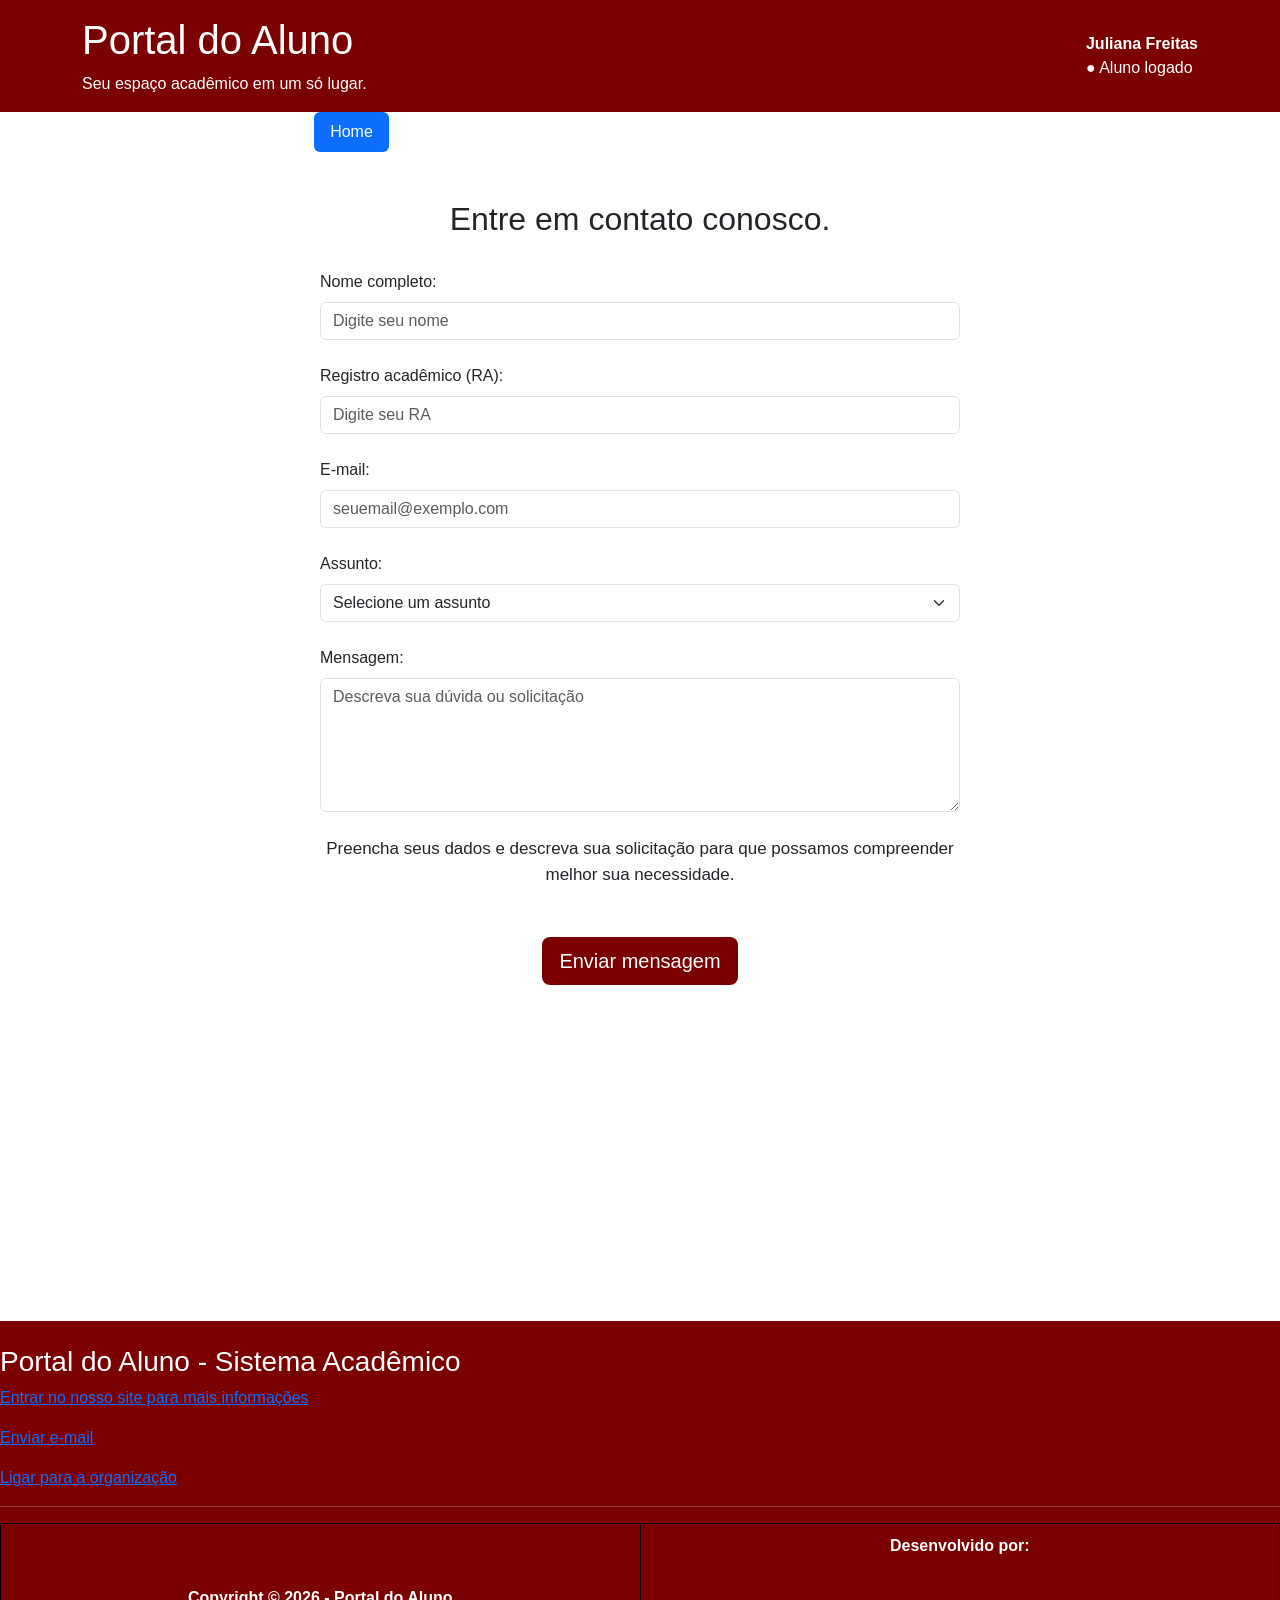
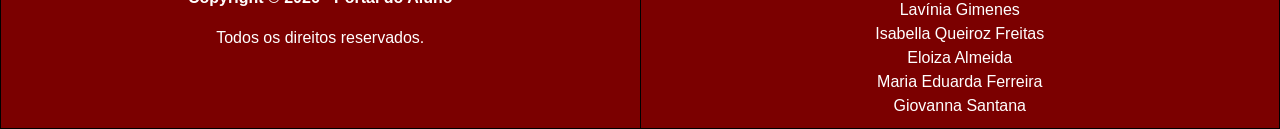
==== commit 5c27c848: "adicionei o hover no botão" ====
--- a/fale-conosco.html
+++ b/fale-conosco.html
@@ -85,8 +85,8 @@
         <div class="col-12 col-md-6 mx-auto">
 
             <div class="col-12 mb-4">
-                <label for="nome" class="form-label">Nome completo</label>
-                <input type="text" class="form-control" id="nome" name="nome" placeholder="Seu nome" required minlength="3">
+                <label for="nome" class="form-label">Nome completo:</label>
+                <input type="text" class="form-control" id="nome" name="nome" placeholder="Digite seu nome" required minlength="3">
             </div>
 
             <div class="col-12 mb-4">
@@ -95,14 +95,14 @@
             </div>
 
             <div class="col-12 mb-4">
-                <label for="email" class="form-label">E-mail</label>
+                <label for="email" class="form-label">E-mail:</label>
                 <input type="email" class="form-control" id="email" name="email" placeholder="seuemail@exemplo.com" required>
             </div>
 
             <div class="col-12 mb-4">
                 <label for="assunto" class="form-label">Assunto:</label>
 
-                <select id="assunto" name="assunto" class="form-select" required>
+                <select id="assunto" name="assunto" class="form-select" placeholder="Selecione um assunto" required>
                     <option value="">Selecione um assunto</option>
                     <option value="academico">Dúvida acadêmica</option>
                     <option value="financeiro">Dúvida financeira</option>
--- a/css/style.css
+++ b/css/style.css
@@ -88,6 +88,11 @@
   background: #fff5f5;
 }
 
+input:not(:placeholder-shown):valid {
+  border-color: #26680b;
+}
+
+
 /* =================================
    TÍTULOS
 ================================= */
@@ -134,3 +139,10 @@
     text-align:center;
     font-size: 17px;
  }
+
+.btn-botao:hover {
+    background-color: #a60d0d;
+    color: #ffffff;
+    transform: scale(1.05); 
+    box-shadow: 0 4px 8px rgba(0, 0, 0, 0.2);
+}
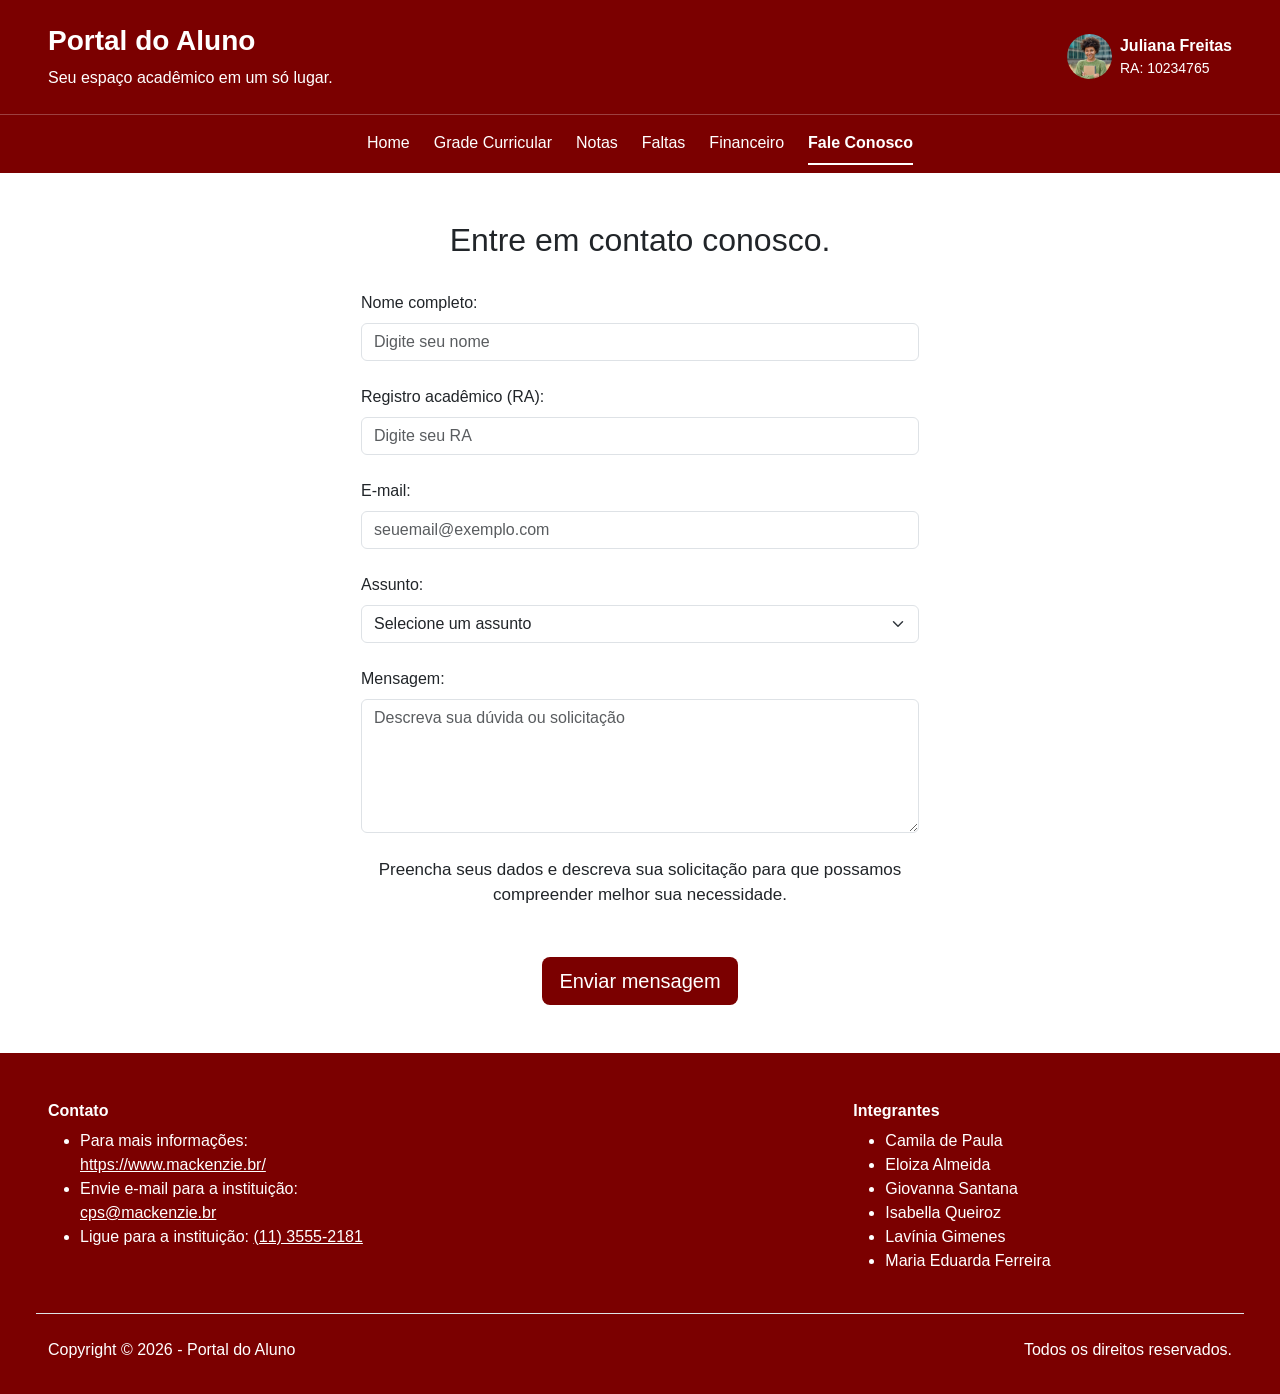
==== commit d37bb3d4: "Header + Footer em Fale Conosco" ====
--- a/fale-conosco.html
+++ b/fale-conosco.html
@@ -13,174 +13,161 @@
 
 <body>
 
-
-    <header class="cabecalho">
-        <div class="container py-3 d-flex justify-content-between align-items-center flex-wrap gap-3">
+    <header>
+        <div class="mx-5 py-4 d-flex justify-content-between align-items-center flex-wrap">
 
             <div>
-                <h1>Portal do Aluno</h1>
-                <p>Seu espaço acadêmico em um só lugar.</p>
+                <h1 class="fw-semibold fs-3">Portal do Aluno</h1>
+                <p class="mb-3 mb-sm-0">Seu espaço acadêmico em um só lugar.</p>
             </div>
 
-            <div class="perfil-aluno d-flex align-items-center gap-3">
-                <div class="icone-perfil">
-                    <i class="bi bi-person-fill"></i>
+            <div class="perfil-estudante d-flex flex-wrap align-items-center gap-2">
+                <img src="img/estudante.jpg" alt="Foto de perfil" class="foto-perfil">
+
+                <div class="d-flex flex-wrap flex-column">
+                    <strong>Juliana Freitas</strong>
+                    <small>RA: 10234765</small>
                 </div>
 
-                <div>
-                    <strong>Juliana Freitas</strong>
-                    <p class="status-aluno mb-0">● Aluno logado</p>
-                </div>
             </div>
+        </div>
+        <hr class="m-0">
 
+        <nav class="py-2" aria-label="Navegação principal">
+            <ul class="nav justify-content-center nav-underline flex-wrap gap-4">
+                <li class="nav-item">
+                    <a class="nav-link" href="index.html">Home</a>
+                </li>
+
+                <li class="nav-item">
+                    <a class="nav-link" href="grade-curricular.html">Grade Curricular</a>
+                </li>
+
+                <li class="nav-item">
+                    <a class="nav-link" href="notas.html">Notas</a>
+                </li>
+
+                <li class="nav-item">
+                    <a class="nav-link" href="faltas.html">Faltas</a>
+                </li>
+
+                <li class="nav-item">
+                    <a class="nav-link" href="financeiro.html">Financeiro</a>
+                </li>
+
+                <li class="nav-item">
+                    <a class="nav-link active" href="fale-conosco.html" aria-current="page">Fale Conosco</a>
+                </li>
+            </ul>
+        </nav>
         </div>
     </header>
 
-
-
-    <!-- MENU DE NAVEGAÇÃO -->
-    <nav class="menu-principal" class="container py-3" aria-label="Navegação principal">
-        <ul class="nav nav-pills justify-content-center flex-wrap gap-2">
-            <li class="nav-item">
-                <a class="nav-link active" href="index.html" aria-current="page">Home</a>
-            </li>
-
-            <li class="nav-item">
-                <a class="nav-link" href="grade-curricular.html">Grade Curricular</a>
-            </li>
-
-            <li class="nav-item">
-                <a class="nav-link" href="notas.html">Notas</a>
-            </li>
-
-            <li class="nav-item">
-                <a class="nav-link" href="faltas.html">Faltas</a>
-            </li>
-
-            <li class="nav-item">
-                <a class="nav-link" href="financeiro.html">Financeiro</a>
-            </li>
-
-            <li class="nav-item">
-                <a class="nav-link" href="fale-conosco.html">Fale Conosco</a>
-            </li>
-        </ul>
-    </nav>
-
-    <br><br>
-
-
-
-    <main>
+    <main class="container py-5">
 
         <section class="informacoes-contato">
 
-            <h2>   Entre em contato conosco.   </h2>
-    
-           </section>
+            <h2> Entre em contato conosco. </h2>
 
-    <br>
-       <section class="formulario-contato">
-    <form action="#" method="post">
-        <div class="col-12 col-md-6 mx-auto">
+        </section>
 
-            <div class="col-12 mb-4">
-                <label for="nome" class="form-label">Nome completo:</label>
-                <input type="text" class="form-control" id="nome" name="nome" placeholder="Digite seu nome" required minlength="3">
+        <br>
+        <section class="formulario-contato">
+            <form action="#" method="post">
+                <div class="col-12 col-md-6 mx-auto">
+
+                    <div class="col-12 mb-4">
+                        <label for="nome" class="form-label">Nome completo:</label>
+                        <input type="text" class="form-control" id="nome" name="nome" placeholder="Digite seu nome"
+                            required minlength="3">
+                    </div>
+
+                    <div class="col-12 mb-4">
+                        <label for="ra" class="form-label">Registro acadêmico (RA):</label>
+                        <input type="number" class="form-control" id="ra" name="ra" placeholder="Digite seu RA"
+                            required>
+                    </div>
+
+                    <div class="col-12 mb-4">
+                        <label for="email" class="form-label">E-mail:</label>
+                        <input type="email" class="form-control" id="email" name="email"
+                            placeholder="seuemail@exemplo.com" required>
+                    </div>
+
+                    <div class="col-12 mb-4">
+                        <label for="assunto" class="form-label">Assunto:</label>
+
+                        <select id="assunto" name="assunto" class="form-select" placeholder="Selecione um assunto"
+                            required>
+                            <option value="">Selecione um assunto</option>
+                            <option value="academico">Dúvida acadêmica</option>
+                            <option value="financeiro">Dúvida financeira</option>
+                            <option value="notas">Notas e faltas</option>
+                            <option value="sistema">Problemas com o portal</option>
+                            <option value="outros">Outros assuntos</option>
+                        </select>
+                    </div>
+
+                    <div class="col-12 mb-4">
+                        <label for="mensagem" class="form-label">Mensagem:</label>
+                        <textarea class="form-control" id="mensagem" name="mensagem" rows="5"
+                            placeholder="Descreva sua dúvida ou solicitação" minlength="20" required></textarea>
+                    </div>
+
+                    <section class="descricao-formulario">
+                        <p>
+                            Preencha seus dados e descreva sua solicitação
+                            para que possamos compreender melhor sua necessidade.
+                        </p>
+                        <br>
+
+                        <div class="col-12 text-center mt-2">
+                            <button type="submit" class="btn btn-botao btn-lg">Enviar mensagem</button>
+                        </div>
+
+                </div>
+
+            </form>
+        </section>
+
+    </main>
+
+    <footer class="p-5 pb-3">
+
+        <div class="row border-bottom pb-4 justify-content-between">
+
+            <div class="col-12 col-lg-4">
+                <h4 class="fs-6 fw-bold titulo-footer">Contato</h4>
+                <ul>
+                    <li class="link-footer">Para mais informações:<a href="https://www.mackenzie.br/" target="_blank">
+                            https://www.mackenzie.br/</a>
+                    </li>
+                    <li class="link-footer">Envie e-mail para a instituição: <a
+                            href="mailto:cps@mackenzie.br">cps@mackenzie.br</a>
+                    </li>
+                    <li class="link-footer">Ligue para a instituição: <a href="tel:+55113555-2181">(11) 3555-2181 </a>
+                    </li>
+                </ul>
             </div>
 
-            <div class="col-12 mb-4">
-                <label for="ra" class="form-label">Registro acadêmico (RA):</label>
-                <input type="number" class="form-control" id="ra" name="ra" placeholder="Digite seu RA" required>
-            </div>
-
-            <div class="col-12 mb-4">
-                <label for="email" class="form-label">E-mail:</label>
-                <input type="email" class="form-control" id="email" name="email" placeholder="seuemail@exemplo.com" required>
-            </div>
-
-            <div class="col-12 mb-4">
-                <label for="assunto" class="form-label">Assunto:</label>
-
-                <select id="assunto" name="assunto" class="form-select" placeholder="Selecione um assunto" required>
-                    <option value="">Selecione um assunto</option>
-                    <option value="academico">Dúvida acadêmica</option>
-                    <option value="financeiro">Dúvida financeira</option>
-                    <option value="notas">Notas e faltas</option>
-                    <option value="sistema">Problemas com o portal</option>
-                    <option value="outros">Outros assuntos</option>
-                </select>
-            </div>
-
-            <div class="col-12 mb-4">
-                <label for="mensagem" class="form-label">Mensagem:</label>
-                <textarea class="form-control" id="mensagem" name="mensagem" rows="5" placeholder="Descreva sua dúvida ou solicitação" minlength="20" required></textarea>
-            </div>
-  
-        <section class="descricao-formulario">
-            <p>
-                Preencha seus dados e descreva sua solicitação
-                para que possamos compreender melhor sua necessidade.
-            </p>    
-    <br>
-
-            <div class="col-12 text-center mt-2">
-                <button type="submit" class="btn btn-botao btn-lg">Enviar mensagem</button>
+            <div class="col-12 col-lg-4">
+                <h4 class="fs-6 fw-bold titulo-footer">Integrantes</h4>
+                <ul>
+                    <li class="link-footer">Camila de Paula</li>
+                    <li class="link-footer">Eloiza Almeida</li>
+                    <li class="link-footer">Giovanna Santana</li>
+                    <li class="link-footer">Isabella Queiroz</li>
+                    <li class="link-footer">Lavínia Gimenes</li>
+                    <li class="link-footer">Maria Eduarda Ferreira</li>
+                </ul>
             </div>
 
         </div>
 
-    </form>
-</section>
-
-    </main>
-
-
-    <br><br>
-    <br><br>
-    <br><br>
-    <br><br>
-    <br><br>
-    <br><br>
-    <br><br>
-
-    <!-- lINKS -->
-    <footer class="contato">
-        <br>
-
-        <h3> Portal do Aluno - Sistema Acadêmico</h3>
-
-        <p><a href="https://www.mackenzie.br/" target="_blank">Entrar no nosso site para mais informações</a></p>
-        <p><a href="mailto:cps@mackenzie.br">Enviar e-mail</a></p>
-        <p><a href="tel:+55113555-2181">Ligar para a organização</a></p>
-
-
-        <hr>
-
-
-        <table width="100%">
-            <tr>
-                <td>
-                    <p><b>Copyright © 2026 - Portal do Aluno</b></p>
-                    <p>Todos os direitos reservados.</p>
-                </td>
-
-                <td align="right">
-                    <p><b>Desenvolvido por:</b></p>
-                    <br>
-                    Lavínia Gimenes
-                    <br>
-                    Isabella Queiroz Freitas
-                    <br>
-                    Eloiza Almeida
-                    <br>
-                    Maria Eduarda Ferreira
-                    <br>
-                    Giovanna Santana
-                </td>
-            </tr>
-        </table>
-
+        <div class="copyright-footer mt-4">
+            <p>Copyright © 2026 - Portal do Aluno</p>
+            <p>Todos os direitos reservados.</p>
+        </div>
     </footer>
 
     <script src="https://cdn.jsdelivr.net/npm/bootstrap@5.3.8/dist/js/bootstrap.bundle.min.js"
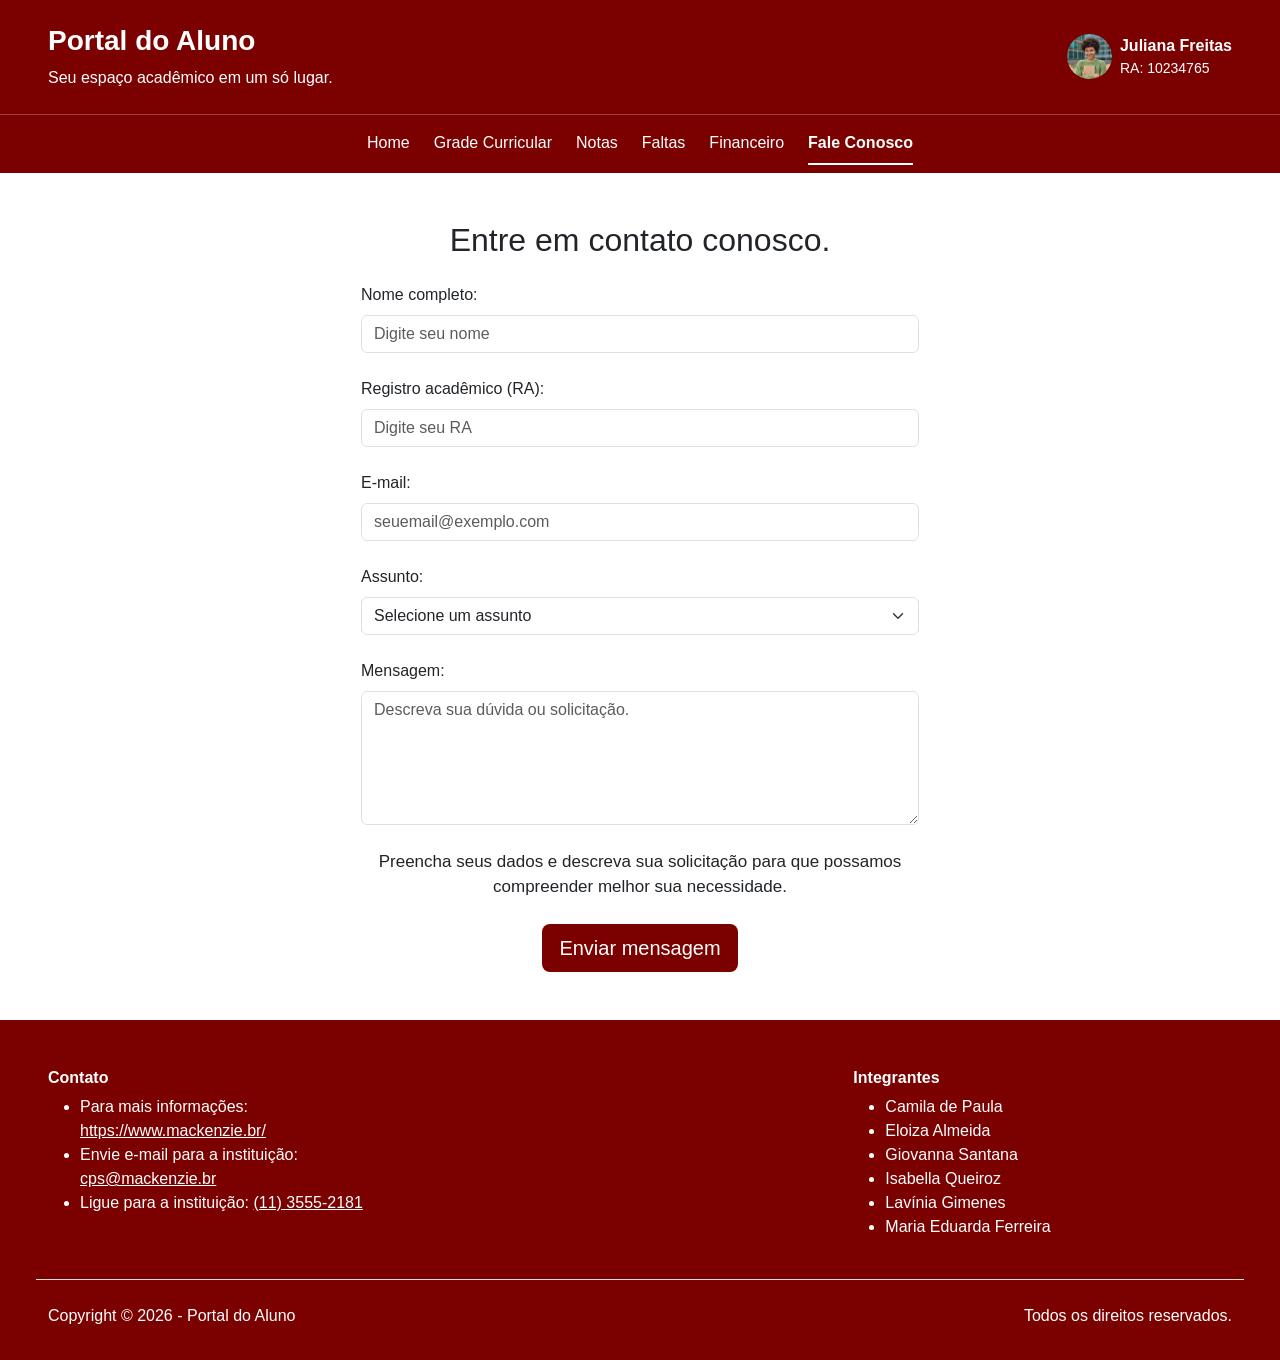
==== commit 8151759c: "Remoção de <br> no Fale Conosco" ====
--- a/fale-conosco.html
+++ b/fale-conosco.html
@@ -65,13 +65,12 @@
 
     <main class="container py-5">
 
-        <section class="informacoes-contato">
+        <section class="informacoes-contato mb-4">
 
             <h2> Entre em contato conosco. </h2>
 
         </section>
 
-        <br>
         <section class="formulario-contato">
             <form action="#" method="post">
                 <div class="col-12 col-md-6 mx-auto">
@@ -111,17 +110,16 @@
                     <div class="col-12 mb-4">
                         <label for="mensagem" class="form-label">Mensagem:</label>
                         <textarea class="form-control" id="mensagem" name="mensagem" rows="5"
-                            placeholder="Descreva sua dúvida ou solicitação" minlength="20" required></textarea>
+                            placeholder="Descreva sua dúvida ou solicitação." minlength="20" required></textarea>
                     </div>
 
                     <section class="descricao-formulario">
-                        <p>
+                        <p class="m-0">
                             Preencha seus dados e descreva sua solicitação
                             para que possamos compreender melhor sua necessidade.
                         </p>
-                        <br>
 
-                        <div class="col-12 text-center mt-2">
+                        <div class="col-12 text-center mt-4">
                             <button type="submit" class="btn btn-botao btn-lg">Enviar mensagem</button>
                         </div>
 
